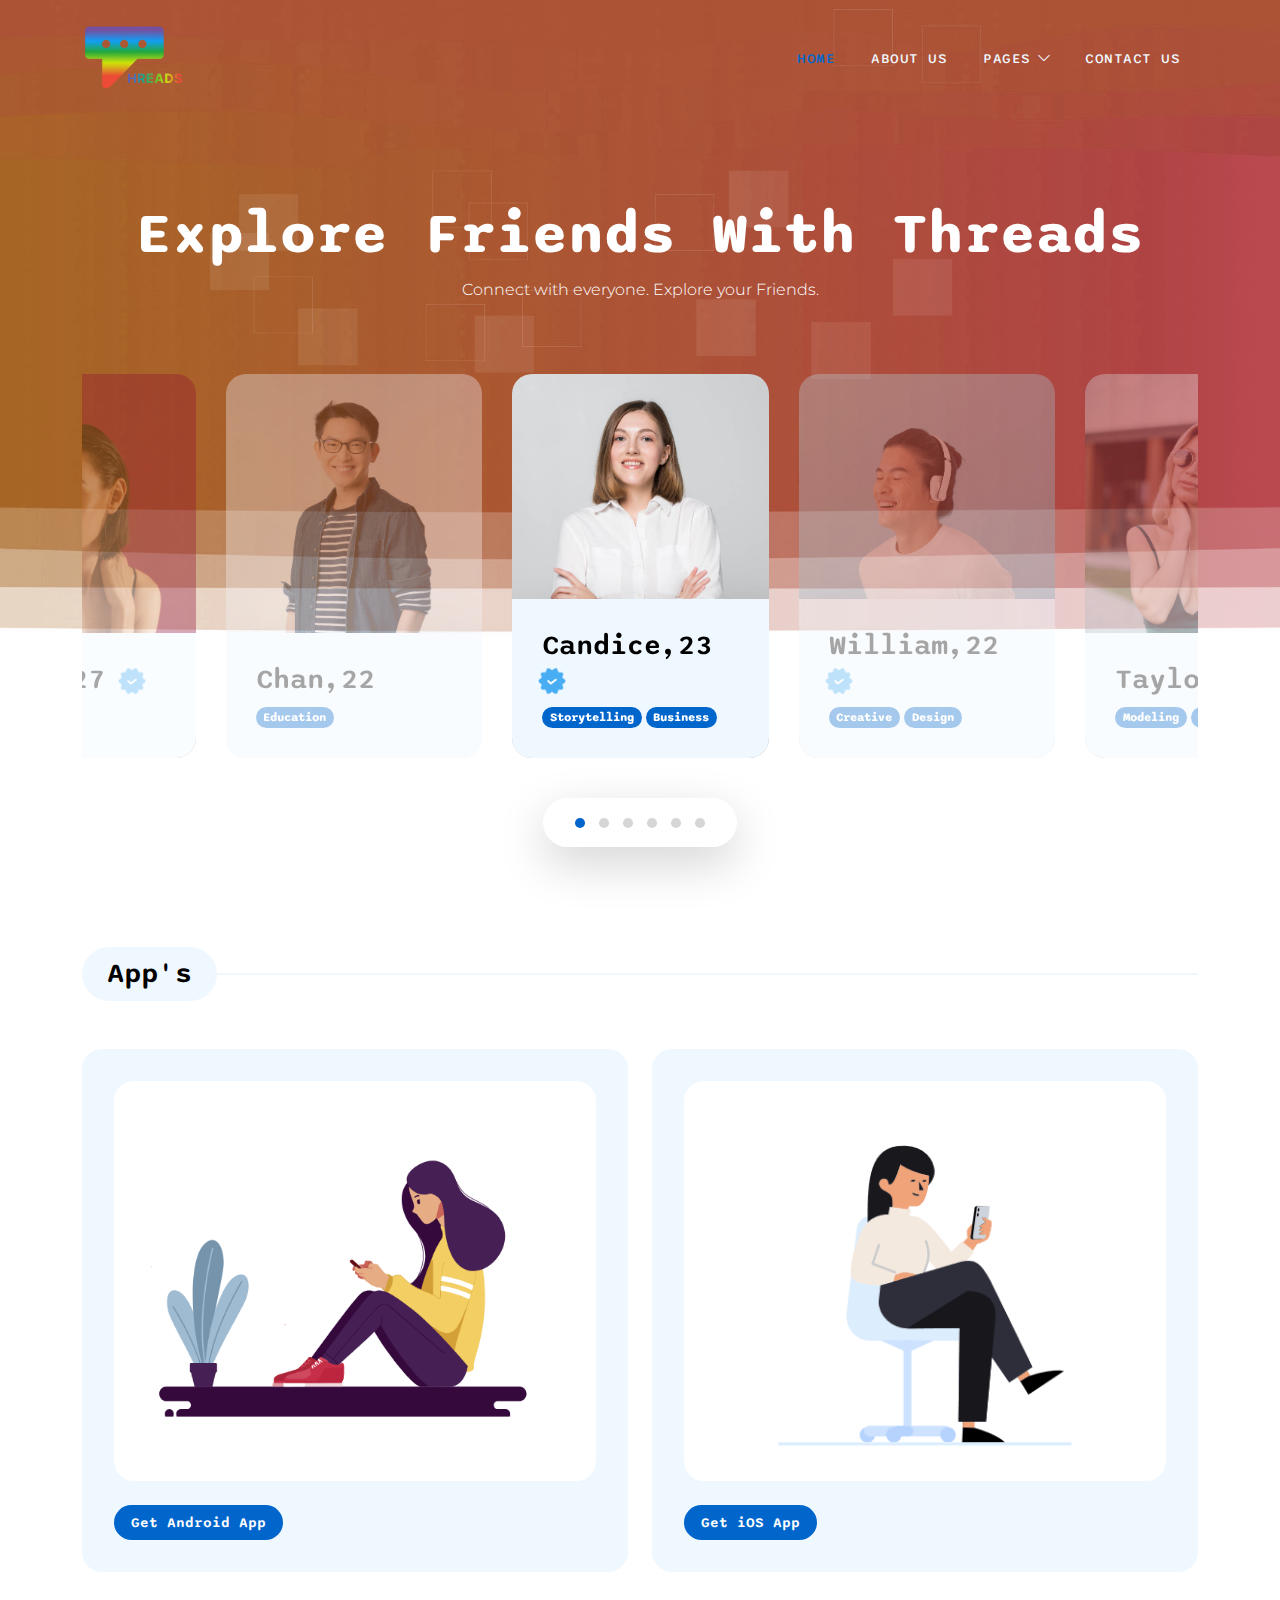
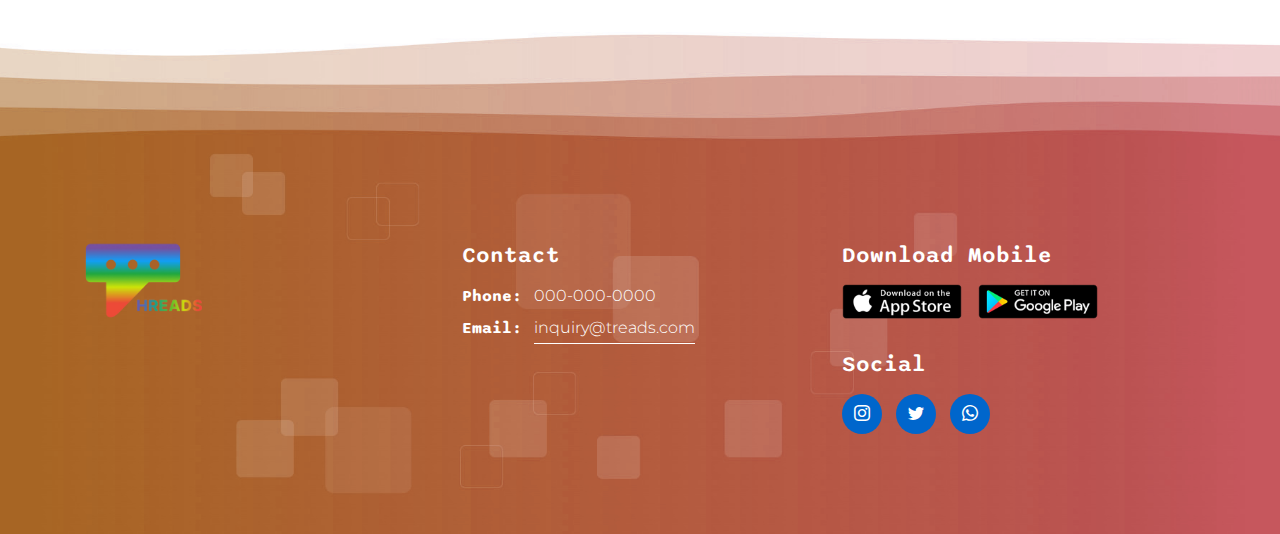
==== index.html @ 47a537ef "init" ====
<!doctype html>
<html lang="en">

<head>
    <meta charset="utf-8">
    <meta name="viewport" content="width=device-width, initial-scale=1">

    <meta name="description" content="">
    <meta name="author" content="">

    <title>Threads</title>

    <!-- CSS FILES -->
    <link rel="preconnect" href="https://fonts.googleapis.com">

    <link rel="preconnect" href="https://fonts.gstatic.com" crossorigin>

    <link
        href="https://fonts.googleapis.com/css2?family=Montserrat:wght@300;400&family=Sono:wght@200;300;400;500;700&display=swap"
        rel="stylesheet">

    <link rel="stylesheet" href="css/bootstrap.min.css">

    <link rel="stylesheet" href="css/bootstrap-icons.css">

    <link rel="stylesheet" href="css/owl.carousel.min.css">

    <link rel="stylesheet" href="css/owl.theme.default.min.css">

    <link href="css/templatemo-pod-talk.css" rel="stylesheet">

</head>

<body>

    <main>

        <nav class="navbar navbar-expand-lg">
            <div class="container">
                <a class="navbar-brand me-lg-5 me-0" href="index.html">
                    <img src="images/logo.png" class="logo-image img-fluid" alt="templatemo pod talk">
                </a>

                <button class="navbar-toggler" type="button" data-bs-toggle="collapse" data-bs-target="#navbarNav"
                    aria-controls="navbarNav" aria-expanded="false" aria-label="Toggle navigation">
                    <span class="navbar-toggler-icon"></span>
                </button>

                <div class="collapse navbar-collapse" id="navbarNav">
                    <ul class="navbar-nav ms-lg-auto">
                        <li class="nav-item">
                            <a class="nav-link active" href="index.html">Home</a>
                        </li>

                        <li class="nav-item">
                            <a class="nav-link" href="about.html">About Us</a>
                        </li>

                        <li class="nav-item dropdown">
                            <a class="nav-link dropdown-toggle" href="#" id="navbarLightDropdownMenuLink" role="button"
                                data-bs-toggle="dropdown" aria-expanded="false">Pages</a>

                            <ul class="dropdown-menu dropdown-menu-light" aria-labelledby="navbarLightDropdownMenuLink">
                                <li><a class="dropdown-item" href="term_condition.html">Terms and Conditions</a></li>

                                <li><a class="dropdown-item" href="privacy_policy.html">Privacy Policy</a></li>
                            </ul>
                        </li>

                        <li class="nav-item">
                            <a class="nav-link" href="contact.html">Contact Us</a>
                        </li>
                    </ul>
                </div>
            </div>
        </nav>

        <section class="hero-section">
            <div class="container">
                <div class="row">

                    <div class="col-lg-12 col-12">
                        <div class="text-center mb-5 pb-2">
                            <h1 class="text-white">Explore Friends With Threads</h1>

                            <p class="text-white">Connect with everyone. Explore your Friends.</p>

                            <!-- <a href="#section_2" class="btn custom-btn smoothscroll mt-3">Start listening</a> -->

                        </div>

                        <div class="owl-carousel owl-theme">
                            <div class="owl-carousel-info-wrap item">
                                <img src="images/profile/smiling-business-woman-with-folded-hands-against-white-wall-toothy-smile-crossed-arms.jpg"
                                    class="owl-carousel-image img-fluid" alt="">

                                <div class="owl-carousel-info">
                                    <h4 class="mb-2">
                                        Candice,23
                                        <img src="images/verified.png" class="owl-carousel-verified-image img-fluid"
                                            alt="">
                                    </h4>

                                    <span class="badge">Storytelling</span>

                                    <span class="badge">Business</span>
                                </div>

                                <div class="social-share">
                                    <ul class="social-icon">
                                        <li class="social-icon-item">
                                            <a href="#" class="social-icon-link bi-twitter"></a>
                                        </li>

                                        <li class="social-icon-item">
                                            <a href="#" class="social-icon-link bi-facebook"></a>
                                        </li>
                                    </ul>
                                </div>
                            </div>

                            <div class="owl-carousel-info-wrap item">
                                <img src="images/profile/handsome-asian-man-listening-music-through-headphones.jpg"
                                    class="owl-carousel-image img-fluid" alt="">

                                <div class="owl-carousel-info">
                                    <h4 class="mb-2">
                                        William,22
                                        <img src="images/verified.png" class="owl-carousel-verified-image img-fluid"
                                            alt="">
                                    </h4>

                                    <span class="badge">Creative</span>

                                    <span class="badge">Design</span>
                                </div>

                                <div class="social-share">
                                    <ul class="social-icon">
                                        <li class="social-icon-item">
                                            <a href="#" class="social-icon-link bi-twitter"></a>
                                        </li>

                                        <li class="social-icon-item">
                                            <a href="#" class="social-icon-link bi-facebook"></a>
                                        </li>

                                        <li class="social-icon-item">
                                            <a href="#" class="social-icon-link bi-pinterest"></a>
                                        </li>
                                    </ul>
                                </div>
                            </div>

                            <div class="owl-carousel-info-wrap item">
                                <img src="images/profile/cute-smiling-woman-outdoor-portrait.jpg"
                                    class="owl-carousel-image img-fluid" alt="">

                                <div class="owl-carousel-info">
                                    <h4 class="mb-2">Taylor,24</h4>

                                    <span class="badge">Modeling</span>

                                    <span class="badge">Fashion</span>
                                </div>

                                <div class="social-share">
                                    <ul class="social-icon">
                                        <li class="social-icon-item">
                                            <a href="#" class="social-icon-link bi-twitter"></a>
                                        </li>

                                        <li class="social-icon-item">
                                            <a href="#" class="social-icon-link bi-facebook"></a>
                                        </li>

                                        <li class="social-icon-item">
                                            <a href="#" class="social-icon-link bi-pinterest"></a>
                                        </li>
                                    </ul>
                                </div>
                            </div>

                            <div class="owl-carousel-info-wrap item">
                                <img src="images/profile/man-portrait.jpg" class="owl-carousel-image img-fluid" alt="">

                                <div class="owl-carousel-info">
                                    <h4 class="mb-2">Nick,25</h4>

                                    <span class="badge">Acting</span>
                                </div>

                                <div class="social-share">
                                    <ul class="social-icon">
                                        <li class="social-icon-item">
                                            <a href="#" class="social-icon-link bi-instagram"></a>
                                        </li>

                                        <li class="social-icon-item">
                                            <a href="#" class="social-icon-link bi-youtube"></a>
                                        </li>
                                    </ul>
                                </div>
                            </div>

                            <div class="owl-carousel-info-wrap item">
                                <img src="images/profile/woman-posing-black-dress-medium-shot.jpg"
                                    class="owl-carousel-image img-fluid" alt="">

                                <div class="owl-carousel-info">
                                    <h4 class="mb-2">
                                        Elsa, 27
                                        <img src="images/verified.png" class="owl-carousel-verified-image img-fluid"
                                            alt="">
                                    </h4>

                                    <span class="badge">Influencer</span>
                                </div>

                                <div class="social-share">
                                    <ul class="social-icon">
                                        <li class="social-icon-item">
                                            <a href="#" class="social-icon-link bi-instagram"></a>
                                        </li>

                                        <li class="social-icon-item">
                                            <a href="#" class="social-icon-link bi-youtube"></a>
                                        </li>
                                    </ul>
                                </div>
                            </div>

                            <div class="owl-carousel-info-wrap item">
                                <img src="images/profile/smart-attractive-asian-glasses-male-standing-smile-with-freshness-joyful-casual-blue-shirt-portrait-white-background.jpg"
                                    class="owl-carousel-image img-fluid" alt="">

                                <div class="owl-carousel-info">
                                    <h4 class="mb-2">Chan,22</h4>

                                    <span class="badge">Education</span>
                                </div>

                                <div class="social-share">
                                    <ul class="social-icon">
                                        <li class="social-icon-item">
                                            <a href="#" class="social-icon-link bi-linkedin"></a>
                                        </li>

                                        <li class="social-icon-item">
                                            <a href="#" class="social-icon-link bi-whatsapp"></a>
                                        </li>
                                    </ul>
                                </div>
                            </div>
                        </div>
                    </div>

                </div>
            </div>
        </section>

        <section class="latest-podcast-section section-padding pb-10" id="section_2">
            <div class="container">
                <div class="row justify-content-center">

                    <div class="col-lg-12 col-12">
                        <div class="section-title-wrap mb-5">
                            <h4 class="section-title">App's</h4>
                        </div>
                    </div>

                    <div class="col-lg-6 col-12 mb-4 mb-lg-0">
                        <div class="custom-block custom-block-full">
                            <div class="custom-block-image-wrap">

                                <img src="images/android.gif" class="custom-block-image img-fluid"
                                    alt="">

                            </div>  
                            <div class="mt-4">
                                <a href="https://play.google.com/store/apps?device=phone" class="btn custom-btn">
                                    Get Android App
                                </a>
                            </div>
                        </div>
                    </div>

                    <div class="col-lg-6 col-12">
                        <div class="custom-block custom-block-full">
                            <div class="custom-block-image-wrap">

                                <img src="images/ios.gif" class="custom-block-image img-fluid"
                                    alt="">

                            </div>
                            <div class="mt-4">
                                <a href="https://www.apple.com/in/app-store/" class="btn custom-btn">
                                    Get iOS App
                                </a>
                            </div>
                        </div>
                    </div>

                </div>
            </div>
        </section>

    </main>


    <footer class="site-footer">
        <div class="container">
            <div class="row">

                <div class="col-lg-4 col-12 mb-5 mb-lg-0">

                    <a class="navbar-brand" href="index.html">
                        <img src="images/logo.png" class="logo-image img-fluid" alt="logo">
                    </a>

                </div>

                <div class="col-lg-4 col-md-6 col-12 mb-4 mb-md-0 mb-lg-0">
                    <h6 class="site-footer-title mb-3">Contact</h6>

                    <p class="mb-2"><strong class="d-inline me-2">Phone:</strong> 000-000-0000</p>

                    <p>
                        <strong class="d-inline me-2">Email:</strong>
                        <a href="#">inquiry@treads.com</a>
                    </p>
                </div>

                <div class="col-lg-4 col-md-6 col-12">
                    <h6 class="site-footer-title mb-3">Download Mobile</h6>

                    <div class="site-footer-thumb mb-4 pb-2">
                        <div class="d-flex flex-wrap">
                            <a href="https://www.apple.com/in/app-store/">
                                <img src="images/app-store.png" class="me-3 mb-2 mb-lg-0 img-fluid" alt="">
                            </a>

                            <a href="https://play.google.com/store/apps?device=phone">
                                <img src="images/play-store.png" class="img-fluid" alt="">
                            </a>
                        </div>
                    </div>

                    <h6 class="site-footer-title mb-3">Social</h6>

                    <ul class="social-icon">
                        <li class="social-icon-item">
                            <a href="#" class="social-icon-link bi-instagram"></a>
                        </li>

                        <li class="social-icon-item">
                            <a href="#" class="social-icon-link bi-twitter"></a>
                        </li>

                        <li class="social-icon-item">
                            <a href="#" class="social-icon-link bi-whatsapp"></a>
                        </li>
                    </ul>
                </div>

            </div>
        </div>

    </footer>


    <!-- JAVASCRIPT FILES -->
    <script src="js/jquery.min.js"></script>
    <script src="js/bootstrap.bundle.min.js"></script>
    <script src="js/owl.carousel.min.js"></script>
    <script src="js/custom.js"></script>

</body>

</html>
---- css/templatemo-pod-talk.css ----
/*

TemplateMo 584 Pod Talk

https://templatemo.com/tm-584-pod-talk

*/



/*---------------------------------------
  CUSTOM PROPERTIES ( VARIABLES )             
-----------------------------------------*/
:root {
  --white-color:                  #ffffff;
  --primary-color:                #EE7A48;
  --secondary-color:              #0066CC;
  --section-bg-color:             #f0f8ff;
  --custom-btn-bg-color:          #0066CC;
  --custom-btn-bg-hover-color:    #00CC99;
  --dark-color:                   #000000;
  --p-color:                      #717275;
  --border-color:                 #7fffd4;
  --link-hover-color:             #0066CC;

  --body-font-family:             'Montserrat', sans-serif;
  --title-font-family:            'Sono', sans-serif;

  --h1-font-size:                 58px;
  --h2-font-size:                 46px;
  --h3-font-size:                 32px;
  --h4-font-size:                 28px;
  --h5-font-size:                 24px;
  --h6-font-size:                 22px;
  --p-font-size:                  16px;
  --menu-font-size:               14px;

  --border-radius-large:          100px;
  --border-radius-medium:         20px;
  --border-radius-small:          10px;

  --font-weight-light:            300;
  --font-weight-normal:           400;
  --font-weight-medium:           500;
  --font-weight-semibold:         600;
  --font-weight-bold:             700;
}

body {
  background-color: var(--white-color);
  font-family: var(--body-font-family); 
}


/*---------------------------------------
  TYPOGRAPHY               
-----------------------------------------*/

h2,
h3,
h4,
h5,
h6 {
  color: var(--dark-color);
}

h1,
h2,
h3,
h4,
h5,
h6 {
  font-family: var(--title-font-family); 
  font-weight: var(--font-weight-semibold);
}

h1 {
  font-size: var(--h1-font-size);
  font-weight: var(--font-weight-bold);
}

h2 {
  font-size: var(--h2-font-size);
  font-weight: var(--font-weight-bold);
}

h3 {
  font-size: var(--h3-font-size);
}

h4 {
  font-size: var(--h4-font-size);
}

h5 {
  font-size: var(--h5-font-size);
}

h6 {
  font-size: var(--h6-font-size);
}

p {
  color: var(--p-color);
  font-size: var(--p-font-size);
  font-weight: var(--font-weight-light);
}

ul li {
  color: var(--p-color);
  font-size: var(--p-font-size);
  font-weight: var(--font-weight-light);
}

a, 
button {
  touch-action: manipulation;
  transition: all 0.3s;
}

a {
  display: inline-block;
  color: var(--primary-color);
  text-decoration: none;
}

a:hover {
  color: var(--link-hover-color);
}

b,
strong {
  font-weight: var(--font-weight-bold);
}

::selection {
  background-color: var(--primary-color);
  color: var(--white-color);
}


/*---------------------------------------
  SECTION               
-----------------------------------------*/
.section-title-wrap {
  position: relative;
}

.section-title-wrap::after {
  content: "";
  background: var(--section-bg-color);
  width: 100%;
  height: 2px;
  position: absolute;
  top: 50%;
  left: 50%;
  transform: translate(-50%, -50%);
  pointer-events: none;
}

.section-title {
  background: var(--section-bg-color);
  border-radius: var(--border-radius-large);
  display: inline-block;
  position: relative;
  z-index: 2;
  margin-bottom: 0;
  padding: 10px 25px;
}

.section-padding {
  padding-top: 100px;
  padding-bottom: 100px;
}

main {
  position: relative;
  z-index: 1;
}

.section-bg {
  background-color: var(--section-bg-color);
}

.section-overlay {
  background-color: var(--primary-color);
  position: absolute;
  top: 0;
  left: 0;
  pointer-events: none;
  width: 100%;
  height: 100%;
  opacity: 0.85;
}

.section-overlay + .container {
  position: relative;
}


/*---------------------------------------
  CUSTOM ICON COLOR               
-----------------------------------------*/
.custom-icon {
  color: var(--primary-color);
}


/*---------------------------------------
  CUSTOM BUTTON               
-----------------------------------------*/
.custom-btn {
  background: var(--custom-btn-bg-color);
  border: 2px solid transparent;
  border-radius: var(--border-radius-large);
  color: var(--white-color);
  font-family: var(--title-font-family);
  font-size: var(--p-font-size);
  font-weight: var(--font-weight-semibold);
  line-height: normal;
  transition: all 0.3s;
  padding: 10px 20px;
}

.custom-btn:hover {
  background: var(--custom-btn-bg-hover-color);
  color: var(--white-color);
}

.custom-border-btn {
  background: transparent;
  border: 2px solid var(--custom-btn-bg-color);
  color: var(--custom-btn-bg-color);
}

.custom-border-btn:hover {
  background: var(--custom-btn-bg-color);
  border-color: transparent;
  color: var(--primary-color);
}

.custom-btn-bg-white {
  border-color: var(--white-color);
  color: var(--white-color);
}


/*---------------------------------------
  SITE HEADER              
-----------------------------------------*/
.site-header {
  background-image: url('../images/wave-header.png'), linear-gradient(#d26134, #FFFFFF);;
  background-repeat: no-repeat;
  background-size: cover;
  background-position: center;
  min-height: 480px;
  position: relative;
}

.site-header h2 {
  color: var(--white-color);
}


/*---------------------------------------
  NAVIGATION              
-----------------------------------------*/
.navbar {
  background-color: transparent;
  position: absolute;
  top: 0;
  right: 0;
  left: 0;
  z-index: 9;
  padding-top: 20px;
  padding-bottom: 20px;
}

.navbar .navbar-brand,
.navbar .navbar-brand:hover {
  color: var(--white-color);
}

.navbar .logo-image {
  width: 100px;
}

.logo-image {
  width: 120px;
  height: auto;
}

.navbar-brand,
.navbar-brand:hover {
  font-size: var(--h3-font-size);
  font-weight: var(--font-weight-bold);
  display: inline-block;
}

.navbar-brand span {
  font-family: var(--title-font-family);
}

.navbar-nav .nav-link {
  display: inline-block;
  color: var(--section-bg-color);
  font-family: var(--title-font-family); 
  font-size: var(--menu-font-size);
  font-weight: var(--font-weight-medium);
  text-transform: uppercase;
  letter-spacing: 0.5px;
  position: relative;
  padding-top: 15px;
  padding-bottom: 15px;
}

.navbar-expand-lg .navbar-nav .nav-link {
  padding-right: 18px;
  padding-left: 18px;
}

.navbar-nav .nav-link.active, 
.navbar-nav .nav-link:hover {
  color: var(--secondary-color);
}

.navbar .dropdown-menu {
  background: var(--white-color);
  box-shadow: 0 1rem 3rem rgba(0,0,0,.175);
  border: 0;
  display: inherit;
  opacity: 0;
  min-width: 9rem;
  margin-top: 20px;
  padding: 13px 0 10px 0;
  transition: all 0.3s;
  pointer-events: none;
}

.navbar .dropdown-menu::before {
  content: "";
  width: 0;
  height: 0;
  border-left: 20px solid transparent;
  border-right: 20px solid transparent;
  border-bottom: 15px solid var(--white-color);
  position: absolute;
  top: -10px;
  left: 10px;
}

.navbar .dropdown-item {
  display: inline-block;
  color: var(--p-bg-color);
  font-family: var(--title-font-family); 
  font-size: var(--menu-font-size);
  font-weight: var(--font-weight-medium);
  text-transform: uppercase;
  letter-spacing: 0.5px;
  position: relative;
}

.navbar .dropdown-item.active, 
.navbar .dropdown-item:active,
.navbar .dropdown-item:focus, 
.navbar .dropdown-item:hover {
  background: transparent;
  color: var(--secondary-color);
}

.navbar .dropdown-toggle::after {
  content: "\f282";
  display: inline-block;
  font-family: bootstrap-icons !important;
  font-size: var(--menu-font-size);
  font-style: normal;
  font-weight: normal !important;
  font-variant: normal;
  text-transform: none;
  line-height: 1;
  vertical-align: -.125em;
  -webkit-font-smoothing: antialiased;
  -moz-osx-font-smoothing: grayscale;
  position: relative;
  left: 2px;
  border: 0;
}

@media screen and (min-width: 992px) {
  .navbar .dropdown:hover .dropdown-menu {
    opacity: 1;
    margin-top: 0;
    pointer-events: auto;
  }
}

.navbar .custom-border-btn {
  border-color: var(--white-color);
  color: var(--white-color);
}

.navbar .custom-border-btn:hover {
  background: var(--white-color);
  color: var(--secondary-color);
}

.navbar-toggler {
  border: 0;
  padding: 0;
  cursor: pointer;
  margin: 0;
  width: 30px;
  height: 35px;
  outline: none;
}

.navbar-toggler:focus {
  outline: none;
  box-shadow: none;
}

.navbar-toggler[aria-expanded="true"] .navbar-toggler-icon {
  background: transparent;
}

.navbar-toggler[aria-expanded="true"] .navbar-toggler-icon:before,
.navbar-toggler[aria-expanded="true"] .navbar-toggler-icon:after {
  transition: top 300ms 50ms ease, -webkit-transform 300ms 350ms ease;
  transition: top 300ms 50ms ease, transform 300ms 350ms ease;
  transition: top 300ms 50ms ease, transform 300ms 350ms ease, -webkit-transform 300ms 350ms ease;
  top: 0;
}

.navbar-toggler[aria-expanded="true"] .navbar-toggler-icon:before {
  transform: rotate(45deg);
}

.navbar-toggler[aria-expanded="true"] .navbar-toggler-icon:after {
  transform: rotate(-45deg);
}

.navbar-toggler .navbar-toggler-icon {
  background: var(--white-color);
  transition: background 10ms 300ms ease;
  display: block;
  width: 30px;
  height: 2px;
  position: relative;
}

.navbar-toggler .navbar-toggler-icon:before,
.navbar-toggler .navbar-toggler-icon:after {
  transition: top 300ms 350ms ease, -webkit-transform 300ms 50ms ease;
  transition: top 300ms 350ms ease, transform 300ms 50ms ease;
  transition: top 300ms 350ms ease, transform 300ms 50ms ease, -webkit-transform 300ms 50ms ease;
  position: absolute;
  right: 0;
  left: 0;
  background: var(--white-color);
  width: 30px;
  height: 2px;
  content: '';
}

.navbar-toggler .navbar-toggler-icon::before {
  top: -8px;
}

.navbar-toggler .navbar-toggler-icon::after {
  top: 8px;
}


/*---------------------------------------
  CAROUSEL        
-----------------------------------------*/
.hero-section {
  background-image: url('../images/wave-banner.png'), linear-gradient(#d26b34, #FFFFFF);
  background-repeat: no-repeat;
  background-size: 108% 76%;
  background-position: top;
  padding-top: 200px;
}

.owl-carousel {
  text-align: center;
}

.owl-carousel-image {
  display: block;
}

.owl-carousel .owl-item .owl-carousel-verified-image {
  display: inline-block;
  width: 30px;
  height: auto;
  position: relative;
  right: 5px;
}

.verified-image {
  display: inline-block;
  width: 20px;
  height: auto;
}

.owl-carousel .owl-item {
  opacity: 0.35;
}

.owl-carousel .owl-item.active.center {
  opacity: 1;
}

.owl-carousel-info-wrap {
  border-radius: var(--border-radius-medium);
  position: relative;
  overflow: hidden;
  text-align: left;
}

.owl-carousel-info {
  background-color: var(--section-bg-color);
  box-shadow: 0 1rem 3rem rgba(0,0,0,.175);
  position: absolute;
  bottom: 0;
  right: 0;
  left: 0;
  padding: 30px;
}

.badge {
  background-color: var(--custom-btn-bg-color);
  font-family: var(--title-font-family);
  border-radius: var(--border-radius-large);
  color: var(--white-color);
  padding-bottom: 5px;
}

.owl-carousel-info-wrap .social-share,
.team-thumb .social-share {
  position: absolute;
  right: 0;
  bottom: 0;
}

.owl-carousel-info-wrap .social-icon,
.team-thumb .social-icon {
  opacity: 0;
  transition: all 0.3s ease;
  transform: translateX(0);
  padding-right: 20px;
  padding-left: 20px;
}

.owl-carousel .owl-item.active.center .owl-carousel-info-wrap:hover .social-icon,
.team-thumb:hover .social-icon {
  transform: translateY(-100%);
  opacity: 1;
}

.owl-carousel-info-wrap .social-icon-item,
.owl-carousel-info-wrap .social-icon-link,
.team-thumb .social-icon-item,
.team-thumb .social-icon-link {
  display: block;
  margin-bottom: 10px;
  margin-left: auto;
}

.owl-carousel-info-wrap .social-icon-link {
  margin-top: 5px;
  margin-bottom: 5px;
}

.owl-carousel .owl-dots {
  background-color: var(--white-color);
  box-shadow: 0 1rem 3rem rgba(0,0,0,.175);
  border-radius: var(--border-radius-large);
  display: inline-block;
  margin: auto;
  margin-top: 40px;
  padding: 15px 25px;
  padding-bottom: 7px;
}

.owl-theme .owl-nav.disabled+.owl-dots {
  margin-top: 40px;
}

.owl-theme .owl-dots .owl-dot.active span, 
.owl-theme .owl-dots .owl-dot:hover span {
  background: var(--secondary-color);
}


/*---------------------------------------
  CUSTOM BLOCK              
-----------------------------------------*/
.custom-block {
  border: 2px solid var(--primary-color);
  border-radius: var(--border-radius-medium);
  position: relative;
  overflow: hidden;
  padding: 30px;
  transition: all 0.3s ease;
}

.custom-block:hover {
  background: var(--white-color);
  box-shadow: 0 1rem 3rem rgba(0,0,0,.175);
  border-color: transparent;
  transform: translateY(-3px);
}

.custom-block-info {
  display: block;
  padding: 10px 20px;
  padding-bottom: 0;
}

.custom-block-image-wrap {
  position: relative;
  display: block;
  height: 100%;
}

.custom-block-image-wrap > a {
  display: block;
}

.custom-block-image {
  border-radius: var(--border-radius-medium);
  display: block;
  width: 112px;
  height: 112px;
  object-fit: cover;
}

.custom-block-image-detail-page .custom-block-image {
  width: 100%;
  height: 212px;
}

.custom-block .custom-block-icon {
  position: absolute;
  top: 50%;
  left: 50%;
  transform: translate(-50%, -50%);
}

.custom-block-icon-wrap {
  border-radius: var(--border-radius-medium);
  position: relative;
  overflow: hidden;
}

.custom-block-icon-wrap .section-overlay {
  opacity: 0.25;
}

.custom-block-btn-group {
  position: absolute;
  bottom: 0;
  right: 0;
  left: 0;
  margin: 20px;
}

.custom-block-btn-group .custom-block-icon {
  position: relative;
  top: 0;
  left: 0;
  transform: none;
}

.custom-block-icon {
  background: var(--primary-color);
  border-radius: var(--border-radius-medium);
  font-size: var(--p-font-size);
  color: var(--white-color);
  text-align: center;
  width: 32.5px;
  height: 32.5px;
  line-height: 32.5px;
  transition: all 0.3s;
}

.custom-block-icon:hover {
  background: var(--secondary-color);
  color: var(--white-color);
}

.custom-block .custom-btn {
  font-size: var(--menu-font-size);
  padding: 7px 15px;
}

.custom-block .custom-block-info + div .badge {
  background-color: var(--dark-color);
  color: var(--white-color);
  border-radius: 50px !important;
  font-size: var(--menu-font-size);
  display: flex;
  justify-content: center;
  text-align: center;
  width: 40px;
  height: 40px;
  line-height: 30px;
  margin-top: 5px;
  margin-bottom: 5px;
}

.custom-block .custom-block-info + div .badge:hover {
  background-color: var(--secondary-color);
}

.custom-block-full {
  background-color: var(--section-bg-color);
  border-color: transparent;
}

.custom-block-full:hover {
  border-color: var(--primary-color);
}

.custom-block-full .custom-block-info {
  padding: 20px;
  padding-bottom: 0;
}

.custom-block-full .custom-block-image {
  width: 100%;
  height: 400px;
}

.custom-block-full .social-share {
  position: absolute;
  top: 0;
  right: 0;
  margin: 50px;
}

.custom-block-top small {
  color: var(--p-color);
  font-family: var(--title-font-family);
}

.custom-block-top .badge {
  background-color: var(--secondary-color);
  color: var(--white-color);
  display: inline-block;
  vertical-align: middle;
  height: 26.64px;
  line-height: 20px;
}

.custom-block-bottom a:hover span {
  color: var(--primary-color);
}

.custom-block-bottom a span {
  font-family: var(--title-font-family);
  color: var(--p-color);
  text-transform: uppercase;
  margin-left: 3px;
}

.custom-block-overlay {
  border-color: transparent;
  padding: 0;
}

.custom-block-overlay .custom-block-image {
  margin: auto;
  width: 100%;
  height: 210px;
  transition: all 0.3s;
}

.custom-block-overlay:hover .custom-block-image {
  padding: 15px;
  padding-bottom: 0;
}

.custom-block-overlay-info {
  padding: 15px 20px 20px 20px;
}


/*---------------------------------------
  PROIFLE BLOCK               
-----------------------------------------*/
.profile-block {
  margin-top: 10px;
}

.profile-block-image {
  border-radius: var(--border-radius-large);
  width: 50px;
  height: 50px;
  object-fit: cover;
  margin-right: 10px;
}

.profile-block p strong {
  display: block;
  font-family: var(--title-font-family);
}

.profile-detail-block {
  border: 1px solid #dee2e6;
  border-radius: var(--border-radius-large);
  padding: 25px 35px;
}

.profile-detail-block p {
  margin-bottom: 0;
}


/*---------------------------------------
  ABOUT & TEAM SECTION               
-----------------------------------------*/
.about-image {
  border-radius: var(--border-radius-medium);
  display: block;
}

.team-thumb {
  border-radius: var(--border-radius-medium);
  position: relative;
  overflow: hidden;
}

.team-info {
  background-color: var(--white-color);
  position: absolute;
  bottom: 0;
  right: 0;
  left: 0;
  padding: 30px;
}


/*---------------------------------------
  PAGINATION               
-----------------------------------------*/
.pagination {
  border: 1px solid #dee2e6;
  border-radius: var(--border-radius-large);
  padding: 20px;
}

.page-link {
  border: 0;
  border-radius: var(--border-radius-small);
  color: var(--p-color);
  font-family: var(--title-font-family);
  margin: 0 5px;
  padding: 10px 20px;
}

.page-link:hover,
.page-item:first-child .page-link:hover,
.page-item:last-child .page-link:hover {
  background-color: var(--secondary-color);
  color: var(--white-color);
}

.page-item:first-child .page-link {
  margin-right: 10px;
}

.active>.page-link, .page-link.active {
  background-color: var(--secondary-color);
  border-color: var(--secondary-color);
}


/*---------------------------------------
  CONTACT               
-----------------------------------------*/
.contact-info p strong {
  font-family: var(--title-font-family);
  min-width: 90px;
}

.contact-info p a {
  color: var(--p-color);
  border-bottom: 1px solid;
  padding-bottom: 3px;
}

.contact-info p a:hover {
  color: var(--secondary-color);
}

.google-map {
  border-radius: var(--border-radius-medium);
}

.contact-form .form-floating>textarea {
  border-radius: var(--border-radius-medium);
  height: 150px;
}


/*---------------------------------------
  SUBSCRIBE FORM               
-----------------------------------------*/
.subscribe-form-wrap {
  border: 1px solid var(--white-color);
  border-radius: var(--border-radius-small);
  width: 80%;
  position: relative;
  top: 12px;
  padding: 35px;
}

.subscribe-form-wrap h6 {
  background: var(--white-color);
  border-radius: var(--border-radius-medium);
  color: var(--primary-color);
  text-align: center;
  position: relative;
  bottom: 55px;
  margin-bottom: -25px;
  padding: 8px;
}

.subscribe-form #subscribe-email {
  border: 0;
  border-radius: 10px 10px 0 0;
  margin-bottom: 0;
}

.subscribe-form #submit {
  border-radius: 0 0 10px 10px;
}


/*---------------------------------------
  CUSTOM FORM               
-----------------------------------------*/
.custom-form .form-control {
  border-radius: var(--border-radius-small);
  color: var(--p-color);
  font-family: var(--title-font-family);
  font-size: var(--p-font-size);
  margin-bottom: 24px;
  padding-top: 10px;
  padding-bottom: 10px;
  padding-left: 20px;
  outline: none;
}

.form-floating>label {
  padding-left: 20px;
}

.custom-form button[type="submit"] {
  background: var(--custom-btn-bg-color);
  border: none;
  border-radius: var(--border-radius-large);
  color: var(--white-color);
  font-family: var(--title-font-family);
  font-size: var(--p-font-size);
  font-weight: var(--font-weight-semibold);
  transition: all 0.3s;
  margin-bottom: 0;
}

.custom-form button[type="submit"]:hover,
.custom-form button[type="submit"]:focus {
  background: var(--custom-btn-bg-hover-color);
  border-color: transparent;
}


/*---------------------------------------
  SEARCH FORM               
-----------------------------------------*/
.search-form .form-control {
  border: 0;
  margin-bottom: 0;
}

.search-form button[type="submit"] {
  background: var(--secondary-color);
  border-color: var(--secondary-color);
  max-width: 50px;
  height: 100%;
  padding-left: 15px;
}

.search-form button[type="submit"]:hover {
  background: var(--primary-color);
}


/*---------------------------------------
  SITE FOOTER              
-----------------------------------------*/
.site-footer {
  background-image: url('../images/wave-footer.png'), linear-gradient(#FFFFFF, #d16b56);
  background-repeat: no-repeat;
  background-size: cover;
  background-position: center;
  margin-top: -80px;
  padding-top: 100px;
  padding-bottom: 150px;
}

.site-footer > .container {
  position: relative;
  top: 50px;
  padding-top: 100px;
}

.site-footer-title,
.site-footer p {
  color: var(--white-color);
}

.site-footer p strong {
  font-family: var(--title-font-family);
}

.site-footer p a {
  color: var(--white-color);
  border-bottom: 1px solid;
  padding-bottom: 3px;
}

.site-footer p a:hover {
  color: var(--secondary-color);
}

.site-footer-thumb a img {
  display: block;
  width: 120px;
  min-width: 120px;
  height: auto;
}

.site-footer-links {
  margin-bottom: 0;
  padding-left: 0;
}

.site-footer-link-item {
  display: inline-block;
  list-style: none;
  margin-right: 10px;
  margin-left: 10px;
}

.site-footer-link {
  color: var(--white-color);
  font-size: var(--p-font-size);
  line-height: inherit;
}


/*---------------------------------------
  SOCIAL ICON               
-----------------------------------------*/
.social-icon {
  margin: 0;
  padding: 0;
}

.social-icon-item {
  list-style: none;
  display: inline-block;
  vertical-align: top;
}

.social-icon-link {
  background: var(--secondary-color);
  border-radius: var(--border-radius-large);
  color: var(--white-color);
  font-size: var(--p-font-size);
  display: block;
  margin-right: 10px;
  text-align: center;
  width: 40px;
  height: 40px;
  line-height: 40px;
  transition: background 0.2s, color 0.2s;
}

.social-icon-link:hover {
  background: var(--primary-color);
  color: var(--white-color);
}


/*---------------------------------------
  RESPONSIVE STYLES               
-----------------------------------------*/
@media screen and (min-width: 2160px) {
	.hero-section {
	  background-size: 100% 90%;
	  /* T o o p l a t e . c o m   C u s t o m i z e d */
	}
}


@media screen and (min-width: 1600px) {
  .site-footer {
    padding-top: 250px;
  }
}

@media screen and (max-width: 1240px) {
	.hero-section {
	  background-size: 116%;
	  /* T o o p l a t e . c o m   C u s t o m i z e d */
	}
}

@media screen and (max-width: 991px) {
  h1 {
    font-size: 48px;
  }

  h2 {
    font-size: 36px;
  }

  h3 {
    font-size: 32px;
  }

  h4 {
    font-size: 28px;
  }

  h5 {
    font-size: 20px;
  }

  h6 {
    font-size: 18px;
  }
  
  .hero-section {
	  background-size: 160% 66%; 
	  /* T o o p l a t e . c o m   C u s t o m i z e d */
	}

  .section-padding {
    padding-top: 50px;
    padding-bottom: 50px;
  }

  .navbar-nav {
    background-color: var(--primary-color);
    border-radius: var(--border-radius-medium);
    padding: 30px;
  }

  .navbar-nav .nav-link {
    padding: 5px 0;
  }

  .navbar-nav .dropdown-menu {
    position: relative;
    left: 10px;
    opacity: 1;
    pointer-events: auto;
    max-width: 210px;
    margin-top: 10px;
    margin-bottom: 15px;
  }

  .navbar-expand-lg .navbar-nav {
    padding-bottom: 20px;
  }

  .nav-tabs .nav-link:first-child {
    margin-right: 5px;
  }

  .nav-tabs .nav-link {
    font-size: var(--copyright-font-size);
    padding: 10px;
  }

  .copyright-text {
    text-align: center;
  }

  .site-footer {
    margin-top: -200px;
    padding-top: 200px;
    padding-bottom: 100px;
  }
}

@media screen and (max-width: 540px) {
	.hero-section {
  		background-size: 180% 65%;
		/* T o o p l a t e . c o m   C u s t o m i z e d */
	}

  .custom-block .custom-block-top {
    flex-direction: column;
  }

  .custom-block .custom-block-top small:last-child {
    margin-top: 10px;
    margin-bottom: 10px;
  }
}

@media screen and (max-width: 480px) {
  h1 {
    font-size: 36px;
  }

  h2 {
    font-size: 28px;
  }

  h3 {
    font-size: 26px;
  }

  h4 {
    font-size: 22px;
  }

  h5 {
    font-size: 20px;
  }
}

@media screen and (max-width: 414px) {
  .search-form {
    max-width: 200px;
  }

}
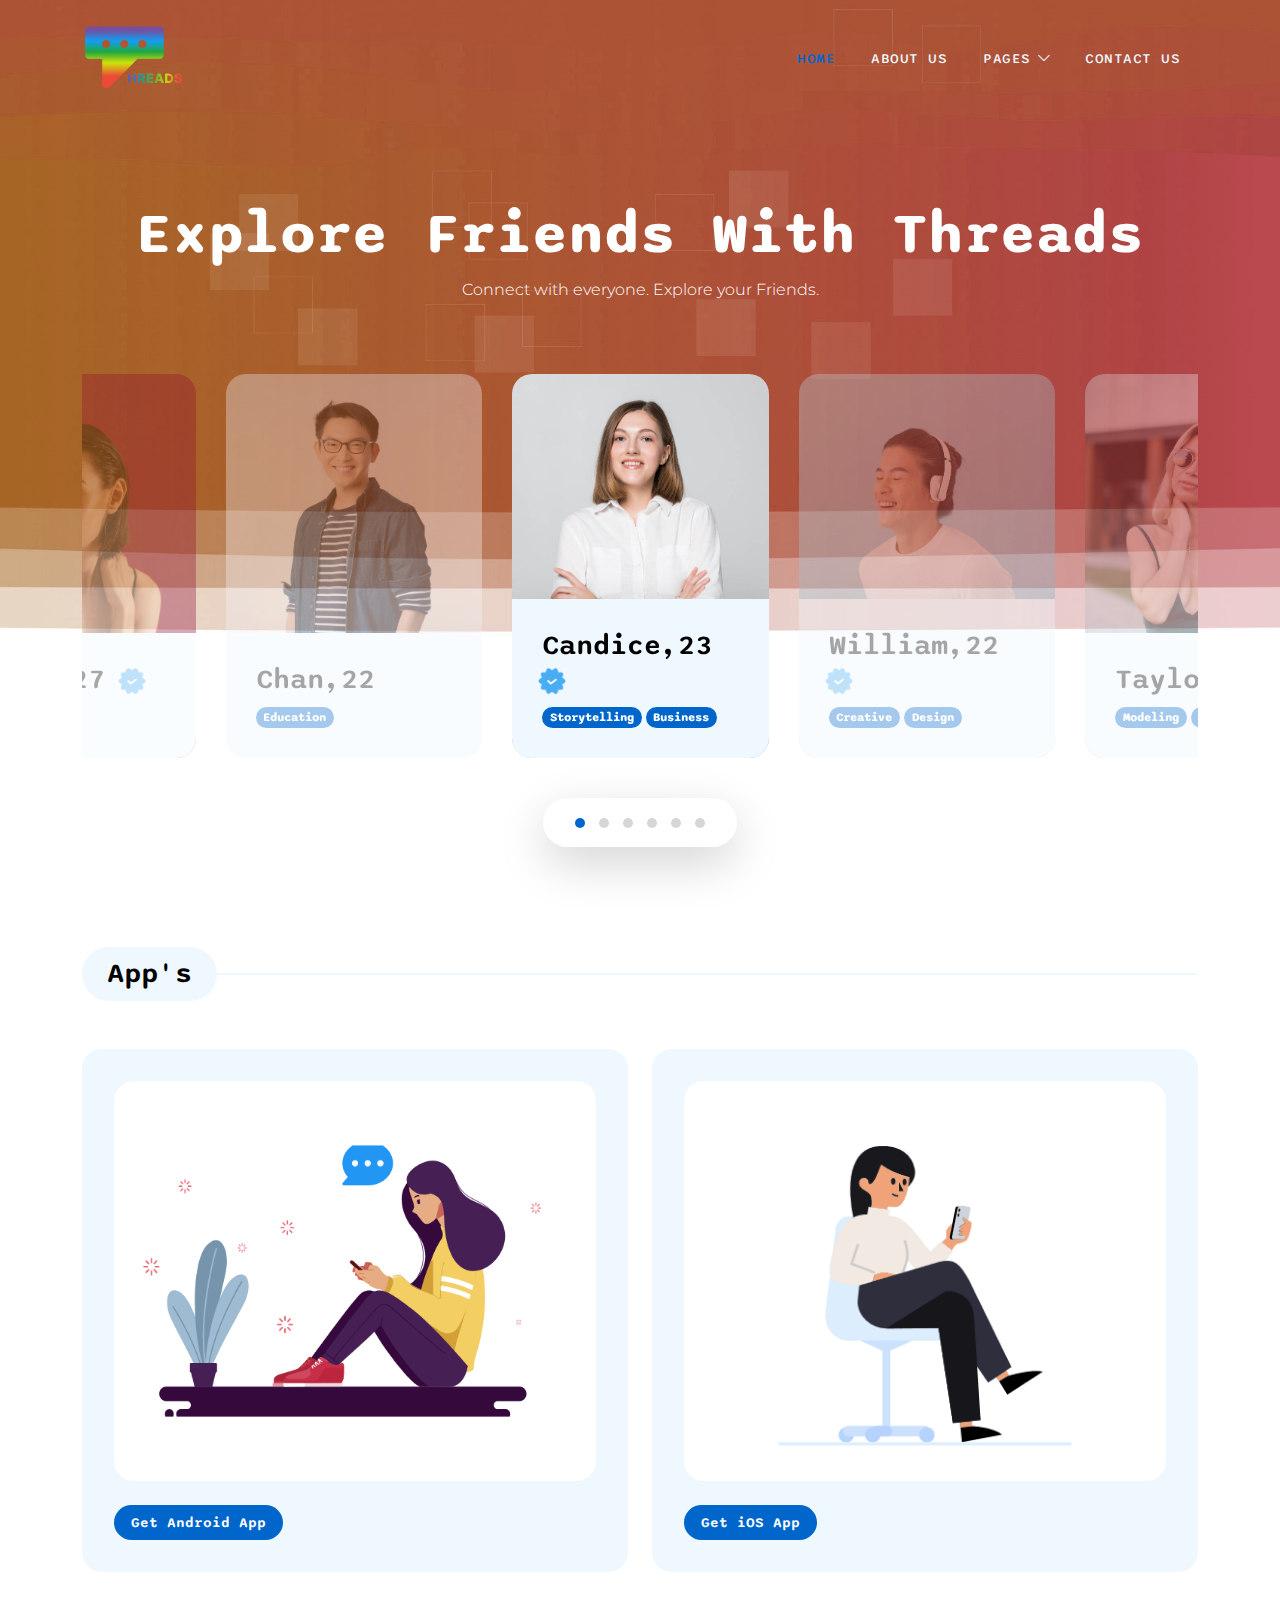
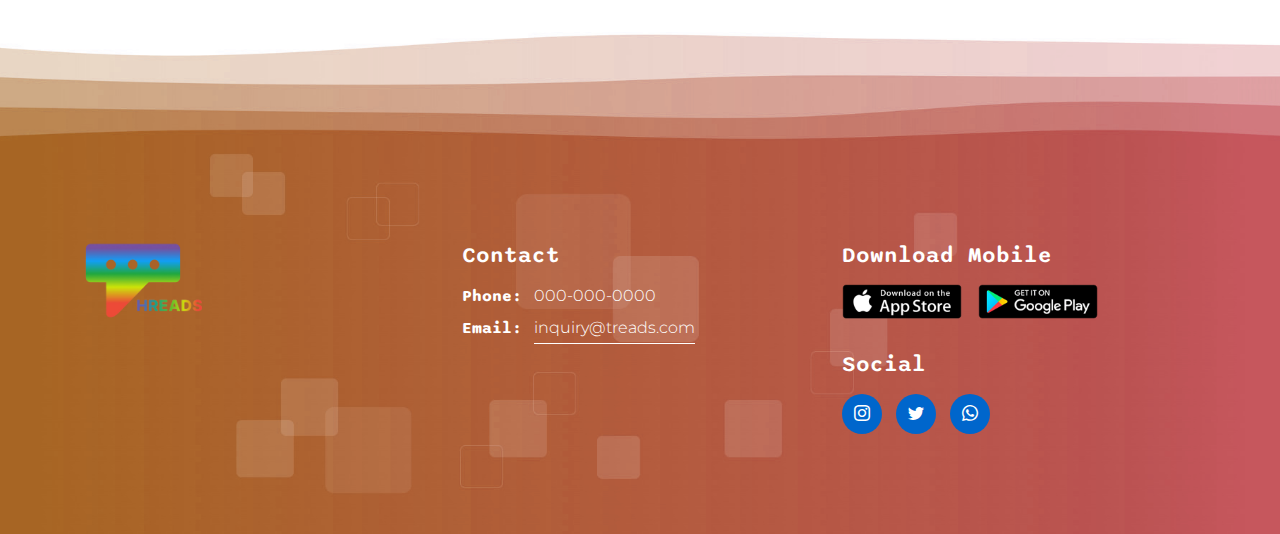
==== commit 6cb22d0c: "bug fix" ====
--- a/index.html
+++ b/index.html
@@ -27,7 +27,7 @@
 
     <link rel="stylesheet" href="css/owl.theme.default.min.css">
 
-    <link href="css/templatemo-pod-talk.css" rel="stylesheet">
+    <link href="css/custom.css" rel="stylesheet">
 
 </head>
 
--- a/css/custom.css
+++ b/css/custom.css
@@ -0,0 +1,1238 @@
+
+/*---------------------------------------
+  CUSTOM PROPERTIES ( VARIABLES )             
+-----------------------------------------*/
+:root {
+  --white-color:                  #ffffff;
+  --primary-color:                #EE7A48;
+  --secondary-color:              #0066CC;
+  --section-bg-color:             #f0f8ff;
+  --custom-btn-bg-color:          #0066CC;
+  --custom-btn-bg-hover-color:    #00CC99;
+  --dark-color:                   #000000;
+  --p-color:                      #717275;
+  --border-color:                 #7fffd4;
+  --link-hover-color:             #0066CC;
+
+  --body-font-family:             'Montserrat', sans-serif;
+  --title-font-family:            'Sono', sans-serif;
+
+  --h1-font-size:                 58px;
+  --h2-font-size:                 46px;
+  --h3-font-size:                 32px;
+  --h4-font-size:                 28px;
+  --h5-font-size:                 24px;
+  --h6-font-size:                 22px;
+  --p-font-size:                  16px;
+  --menu-font-size:               14px;
+
+  --border-radius-large:          100px;
+  --border-radius-medium:         20px;
+  --border-radius-small:          10px;
+
+  --font-weight-light:            300;
+  --font-weight-normal:           400;
+  --font-weight-medium:           500;
+  --font-weight-semibold:         600;
+  --font-weight-bold:             700;
+}
+
+body {
+  background-color: var(--white-color);
+  font-family: var(--body-font-family); 
+}
+
+
+/*---------------------------------------
+  TYPOGRAPHY               
+-----------------------------------------*/
+
+h2,
+h3,
+h4,
+h5,
+h6 {
+  color: var(--dark-color);
+}
+
+h1,
+h2,
+h3,
+h4,
+h5,
+h6 {
+  font-family: var(--title-font-family); 
+  font-weight: var(--font-weight-semibold);
+}
+
+h1 {
+  font-size: var(--h1-font-size);
+  font-weight: var(--font-weight-bold);
+}
+
+h2 {
+  font-size: var(--h2-font-size);
+  font-weight: var(--font-weight-bold);
+}
+
+h3 {
+  font-size: var(--h3-font-size);
+}
+
+h4 {
+  font-size: var(--h4-font-size);
+}
+
+h5 {
+  font-size: var(--h5-font-size);
+}
+
+h6 {
+  font-size: var(--h6-font-size);
+}
+
+p {
+  color: var(--p-color);
+  font-size: var(--p-font-size);
+  font-weight: var(--font-weight-light);
+}
+
+ul li {
+  color: var(--p-color);
+  font-size: var(--p-font-size);
+  font-weight: var(--font-weight-light);
+}
+
+a, 
+button {
+  touch-action: manipulation;
+  transition: all 0.3s;
+}
+
+a {
+  display: inline-block;
+  color: var(--primary-color);
+  text-decoration: none;
+}
+
+a:hover {
+  color: var(--link-hover-color);
+}
+
+b,
+strong {
+  font-weight: var(--font-weight-bold);
+}
+
+::selection {
+  background-color: var(--primary-color);
+  color: var(--white-color);
+}
+
+
+/*---------------------------------------
+  SECTION               
+-----------------------------------------*/
+.section-title-wrap {
+  position: relative;
+}
+
+.section-title-wrap::after {
+  content: "";
+  background: var(--section-bg-color);
+  width: 100%;
+  height: 2px;
+  position: absolute;
+  top: 50%;
+  left: 50%;
+  transform: translate(-50%, -50%);
+  pointer-events: none;
+}
+
+.section-title {
+  background: var(--section-bg-color);
+  border-radius: var(--border-radius-large);
+  display: inline-block;
+  position: relative;
+  z-index: 2;
+  margin-bottom: 0;
+  padding: 10px 25px;
+}
+
+.section-padding {
+  padding-top: 100px;
+  padding-bottom: 100px;
+}
+
+main {
+  position: relative;
+  z-index: 1;
+}
+
+.section-bg {
+  background-color: var(--section-bg-color);
+}
+
+.section-overlay {
+  background-color: var(--primary-color);
+  position: absolute;
+  top: 0;
+  left: 0;
+  pointer-events: none;
+  width: 100%;
+  height: 100%;
+  opacity: 0.85;
+}
+
+.section-overlay + .container {
+  position: relative;
+}
+
+
+/*---------------------------------------
+  CUSTOM ICON COLOR               
+-----------------------------------------*/
+.custom-icon {
+  color: var(--primary-color);
+}
+
+
+/*---------------------------------------
+  CUSTOM BUTTON               
+-----------------------------------------*/
+.custom-btn {
+  background: var(--custom-btn-bg-color);
+  border: 2px solid transparent;
+  border-radius: var(--border-radius-large);
+  color: var(--white-color);
+  font-family: var(--title-font-family);
+  font-size: var(--p-font-size);
+  font-weight: var(--font-weight-semibold);
+  line-height: normal;
+  transition: all 0.3s;
+  padding: 10px 20px;
+}
+
+.custom-btn:hover {
+  background: var(--custom-btn-bg-hover-color);
+  color: var(--white-color);
+}
+
+.custom-border-btn {
+  background: transparent;
+  border: 2px solid var(--custom-btn-bg-color);
+  color: var(--custom-btn-bg-color);
+}
+
+.custom-border-btn:hover {
+  background: var(--custom-btn-bg-color);
+  border-color: transparent;
+  color: var(--primary-color);
+}
+
+.custom-btn-bg-white {
+  border-color: var(--white-color);
+  color: var(--white-color);
+}
+
+
+/*---------------------------------------
+  SITE HEADER              
+-----------------------------------------*/
+.site-header {
+  background-image: url('../images/wave-header.png'), linear-gradient(#d26134, #FFFFFF);;
+  background-repeat: no-repeat;
+  background-size: cover;
+  background-position: center;
+  min-height: 480px;
+  position: relative;
+}
+
+.site-header h2 {
+  color: var(--white-color);
+}
+
+
+/*---------------------------------------
+  NAVIGATION              
+-----------------------------------------*/
+.navbar {
+  background-color: transparent;
+  position: absolute;
+  top: 0;
+  right: 0;
+  left: 0;
+  z-index: 9;
+  padding-top: 20px;
+  padding-bottom: 20px;
+}
+
+.navbar .navbar-brand,
+.navbar .navbar-brand:hover {
+  color: var(--white-color);
+}
+
+.navbar .logo-image {
+  width: 100px;
+}
+
+.logo-image {
+  width: 120px;
+  height: auto;
+}
+
+.navbar-brand,
+.navbar-brand:hover {
+  font-size: var(--h3-font-size);
+  font-weight: var(--font-weight-bold);
+  display: inline-block;
+}
+
+.navbar-brand span {
+  font-family: var(--title-font-family);
+}
+
+.navbar-nav .nav-link {
+  display: inline-block;
+  color: var(--section-bg-color);
+  font-family: var(--title-font-family); 
+  font-size: var(--menu-font-size);
+  font-weight: var(--font-weight-medium);
+  text-transform: uppercase;
+  letter-spacing: 0.5px;
+  position: relative;
+  padding-top: 15px;
+  padding-bottom: 15px;
+}
+
+.navbar-expand-lg .navbar-nav .nav-link {
+  padding-right: 18px;
+  padding-left: 18px;
+}
+
+.navbar-nav .nav-link.active, 
+.navbar-nav .nav-link:hover {
+  color: var(--secondary-color);
+}
+
+.navbar .dropdown-menu {
+  background: var(--white-color);
+  box-shadow: 0 1rem 3rem rgba(0,0,0,.175);
+  border: 0;
+  display: inherit;
+  opacity: 0;
+  min-width: 9rem;
+  margin-top: 20px;
+  padding: 13px 0 10px 0;
+  transition: all 0.3s;
+  pointer-events: none;
+}
+
+.navbar .dropdown-menu::before {
+  content: "";
+  width: 0;
+  height: 0;
+  border-left: 20px solid transparent;
+  border-right: 20px solid transparent;
+  border-bottom: 15px solid var(--white-color);
+  position: absolute;
+  top: -10px;
+  left: 10px;
+}
+
+.navbar .dropdown-item {
+  display: inline-block;
+  color: var(--p-bg-color);
+  font-family: var(--title-font-family); 
+  font-size: var(--menu-font-size);
+  font-weight: var(--font-weight-medium);
+  text-transform: uppercase;
+  letter-spacing: 0.5px;
+  position: relative;
+}
+
+.navbar .dropdown-item.active, 
+.navbar .dropdown-item:active,
+.navbar .dropdown-item:focus, 
+.navbar .dropdown-item:hover {
+  background: transparent;
+  color: var(--secondary-color);
+}
+
+.navbar .dropdown-toggle::after {
+  content: "\f282";
+  display: inline-block;
+  font-family: bootstrap-icons !important;
+  font-size: var(--menu-font-size);
+  font-style: normal;
+  font-weight: normal !important;
+  font-variant: normal;
+  text-transform: none;
+  line-height: 1;
+  vertical-align: -.125em;
+  -webkit-font-smoothing: antialiased;
+  -moz-osx-font-smoothing: grayscale;
+  position: relative;
+  left: 2px;
+  border: 0;
+}
+
+@media screen and (min-width: 992px) {
+  .navbar .dropdown:hover .dropdown-menu {
+    opacity: 1;
+    margin-top: 0;
+    pointer-events: auto;
+  }
+}
+
+.navbar .custom-border-btn {
+  border-color: var(--white-color);
+  color: var(--white-color);
+}
+
+.navbar .custom-border-btn:hover {
+  background: var(--white-color);
+  color: var(--secondary-color);
+}
+
+.navbar-toggler {
+  border: 0;
+  padding: 0;
+  cursor: pointer;
+  margin: 0;
+  width: 30px;
+  height: 35px;
+  outline: none;
+}
+
+.navbar-toggler:focus {
+  outline: none;
+  box-shadow: none;
+}
+
+.navbar-toggler[aria-expanded="true"] .navbar-toggler-icon {
+  background: transparent;
+}
+
+.navbar-toggler[aria-expanded="true"] .navbar-toggler-icon:before,
+.navbar-toggler[aria-expanded="true"] .navbar-toggler-icon:after {
+  transition: top 300ms 50ms ease, -webkit-transform 300ms 350ms ease;
+  transition: top 300ms 50ms ease, transform 300ms 350ms ease;
+  transition: top 300ms 50ms ease, transform 300ms 350ms ease, -webkit-transform 300ms 350ms ease;
+  top: 0;
+}
+
+.navbar-toggler[aria-expanded="true"] .navbar-toggler-icon:before {
+  transform: rotate(45deg);
+}
+
+.navbar-toggler[aria-expanded="true"] .navbar-toggler-icon:after {
+  transform: rotate(-45deg);
+}
+
+.navbar-toggler .navbar-toggler-icon {
+  background: var(--white-color);
+  transition: background 10ms 300ms ease;
+  display: block;
+  width: 30px;
+  height: 2px;
+  position: relative;
+}
+
+.navbar-toggler .navbar-toggler-icon:before,
+.navbar-toggler .navbar-toggler-icon:after {
+  transition: top 300ms 350ms ease, -webkit-transform 300ms 50ms ease;
+  transition: top 300ms 350ms ease, transform 300ms 50ms ease;
+  transition: top 300ms 350ms ease, transform 300ms 50ms ease, -webkit-transform 300ms 50ms ease;
+  position: absolute;
+  right: 0;
+  left: 0;
+  background: var(--white-color);
+  width: 30px;
+  height: 2px;
+  content: '';
+}
+
+.navbar-toggler .navbar-toggler-icon::before {
+  top: -8px;
+}
+
+.navbar-toggler .navbar-toggler-icon::after {
+  top: 8px;
+}
+
+
+/*---------------------------------------
+  CAROUSEL        
+-----------------------------------------*/
+.hero-section {
+  background-image: url('../images/wave-banner.png'), linear-gradient(#d26b34, #FFFFFF);
+  background-repeat: no-repeat;
+  background-size: 108% 76%;
+  background-position: top;
+  padding-top: 200px;
+}
+
+.owl-carousel {
+  text-align: center;
+}
+
+.owl-carousel-image {
+  display: block;
+}
+
+.owl-carousel .owl-item .owl-carousel-verified-image {
+  display: inline-block;
+  width: 30px;
+  height: auto;
+  position: relative;
+  right: 5px;
+}
+
+.verified-image {
+  display: inline-block;
+  width: 20px;
+  height: auto;
+}
+
+.owl-carousel .owl-item {
+  opacity: 0.35;
+}
+
+.owl-carousel .owl-item.active.center {
+  opacity: 1;
+}
+
+.owl-carousel-info-wrap {
+  border-radius: var(--border-radius-medium);
+  position: relative;
+  overflow: hidden;
+  text-align: left;
+}
+
+.owl-carousel-info {
+  background-color: var(--section-bg-color);
+  box-shadow: 0 1rem 3rem rgba(0,0,0,.175);
+  position: absolute;
+  bottom: 0;
+  right: 0;
+  left: 0;
+  padding: 30px;
+}
+
+.badge {
+  background-color: var(--custom-btn-bg-color);
+  font-family: var(--title-font-family);
+  border-radius: var(--border-radius-large);
+  color: var(--white-color);
+  padding-bottom: 5px;
+}
+
+.owl-carousel-info-wrap .social-share,
+.team-thumb .social-share {
+  position: absolute;
+  right: 0;
+  bottom: 0;
+}
+
+.owl-carousel-info-wrap .social-icon,
+.team-thumb .social-icon {
+  opacity: 0;
+  transition: all 0.3s ease;
+  transform: translateX(0);
+  padding-right: 20px;
+  padding-left: 20px;
+}
+
+.owl-carousel .owl-item.active.center .owl-carousel-info-wrap:hover .social-icon,
+.team-thumb:hover .social-icon {
+  transform: translateY(-100%);
+  opacity: 1;
+}
+
+.owl-carousel-info-wrap .social-icon-item,
+.owl-carousel-info-wrap .social-icon-link,
+.team-thumb .social-icon-item,
+.team-thumb .social-icon-link {
+  display: block;
+  margin-bottom: 10px;
+  margin-left: auto;
+}
+
+.owl-carousel-info-wrap .social-icon-link {
+  margin-top: 5px;
+  margin-bottom: 5px;
+}
+
+.owl-carousel .owl-dots {
+  background-color: var(--white-color);
+  box-shadow: 0 1rem 3rem rgba(0,0,0,.175);
+  border-radius: var(--border-radius-large);
+  display: inline-block;
+  margin: auto;
+  margin-top: 40px;
+  padding: 15px 25px;
+  padding-bottom: 7px;
+}
+
+.owl-theme .owl-nav.disabled+.owl-dots {
+  margin-top: 40px;
+}
+
+.owl-theme .owl-dots .owl-dot.active span, 
+.owl-theme .owl-dots .owl-dot:hover span {
+  background: var(--secondary-color);
+}
+
+
+/*---------------------------------------
+  CUSTOM BLOCK              
+-----------------------------------------*/
+.custom-block {
+  border: 2px solid var(--primary-color);
+  border-radius: var(--border-radius-medium);
+  position: relative;
+  overflow: hidden;
+  padding: 30px;
+  transition: all 0.3s ease;
+}
+
+.custom-block:hover {
+  background: var(--white-color);
+  box-shadow: 0 1rem 3rem rgba(0,0,0,.175);
+  border-color: transparent;
+  transform: translateY(-3px);
+}
+
+.custom-block-info {
+  display: block;
+  padding: 10px 20px;
+  padding-bottom: 0;
+}
+
+.custom-block-image-wrap {
+  position: relative;
+  display: block;
+  height: 100%;
+}
+
+.custom-block-image-wrap > a {
+  display: block;
+}
+
+.custom-block-image {
+  border-radius: var(--border-radius-medium);
+  display: block;
+  width: 112px;
+  height: 112px;
+  object-fit: cover;
+}
+
+.custom-block-image-detail-page .custom-block-image {
+  width: 100%;
+  height: 212px;
+}
+
+.custom-block .custom-block-icon {
+  position: absolute;
+  top: 50%;
+  left: 50%;
+  transform: translate(-50%, -50%);
+}
+
+.custom-block-icon-wrap {
+  border-radius: var(--border-radius-medium);
+  position: relative;
+  overflow: hidden;
+}
+
+.custom-block-icon-wrap .section-overlay {
+  opacity: 0.25;
+}
+
+.custom-block-btn-group {
+  position: absolute;
+  bottom: 0;
+  right: 0;
+  left: 0;
+  margin: 20px;
+}
+
+.custom-block-btn-group .custom-block-icon {
+  position: relative;
+  top: 0;
+  left: 0;
+  transform: none;
+}
+
+.custom-block-icon {
+  background: var(--primary-color);
+  border-radius: var(--border-radius-medium);
+  font-size: var(--p-font-size);
+  color: var(--white-color);
+  text-align: center;
+  width: 32.5px;
+  height: 32.5px;
+  line-height: 32.5px;
+  transition: all 0.3s;
+}
+
+.custom-block-icon:hover {
+  background: var(--secondary-color);
+  color: var(--white-color);
+}
+
+.custom-block .custom-btn {
+  font-size: var(--menu-font-size);
+  padding: 7px 15px;
+}
+
+.custom-block .custom-block-info + div .badge {
+  background-color: var(--dark-color);
+  color: var(--white-color);
+  border-radius: 50px !important;
+  font-size: var(--menu-font-size);
+  display: flex;
+  justify-content: center;
+  text-align: center;
+  width: 40px;
+  height: 40px;
+  line-height: 30px;
+  margin-top: 5px;
+  margin-bottom: 5px;
+}
+
+.custom-block .custom-block-info + div .badge:hover {
+  background-color: var(--secondary-color);
+}
+
+.custom-block-full {
+  background-color: var(--section-bg-color);
+  border-color: transparent;
+}
+
+.custom-block-full:hover {
+  border-color: var(--primary-color);
+}
+
+.custom-block-full .custom-block-info {
+  padding: 20px;
+  padding-bottom: 0;
+}
+
+.custom-block-full .custom-block-image {
+  width: 100%;
+  height: 400px;
+}
+
+.custom-block-full .social-share {
+  position: absolute;
+  top: 0;
+  right: 0;
+  margin: 50px;
+}
+
+.custom-block-top small {
+  color: var(--p-color);
+  font-family: var(--title-font-family);
+}
+
+.custom-block-top .badge {
+  background-color: var(--secondary-color);
+  color: var(--white-color);
+  display: inline-block;
+  vertical-align: middle;
+  height: 26.64px;
+  line-height: 20px;
+}
+
+.custom-block-bottom a:hover span {
+  color: var(--primary-color);
+}
+
+.custom-block-bottom a span {
+  font-family: var(--title-font-family);
+  color: var(--p-color);
+  text-transform: uppercase;
+  margin-left: 3px;
+}
+
+.custom-block-overlay {
+  border-color: transparent;
+  padding: 0;
+}
+
+.custom-block-overlay .custom-block-image {
+  margin: auto;
+  width: 100%;
+  height: 210px;
+  transition: all 0.3s;
+}
+
+.custom-block-overlay:hover .custom-block-image {
+  padding: 15px;
+  padding-bottom: 0;
+}
+
+.custom-block-overlay-info {
+  padding: 15px 20px 20px 20px;
+}
+
+
+/*---------------------------------------
+  PROIFLE BLOCK               
+-----------------------------------------*/
+.profile-block {
+  margin-top: 10px;
+}
+
+.profile-block-image {
+  border-radius: var(--border-radius-large);
+  width: 50px;
+  height: 50px;
+  object-fit: cover;
+  margin-right: 10px;
+}
+
+.profile-block p strong {
+  display: block;
+  font-family: var(--title-font-family);
+}
+
+.profile-detail-block {
+  border: 1px solid #dee2e6;
+  border-radius: var(--border-radius-large);
+  padding: 25px 35px;
+}
+
+.profile-detail-block p {
+  margin-bottom: 0;
+}
+
+
+/*---------------------------------------
+  ABOUT & TEAM SECTION               
+-----------------------------------------*/
+.about-image {
+  border-radius: var(--border-radius-medium);
+  display: block;
+}
+
+.team-thumb {
+  border-radius: var(--border-radius-medium);
+  position: relative;
+  overflow: hidden;
+}
+
+.team-info {
+  background-color: var(--white-color);
+  position: absolute;
+  bottom: 0;
+  right: 0;
+  left: 0;
+  padding: 30px;
+}
+
+
+/*---------------------------------------
+  PAGINATION               
+-----------------------------------------*/
+.pagination {
+  border: 1px solid #dee2e6;
+  border-radius: var(--border-radius-large);
+  padding: 20px;
+}
+
+.page-link {
+  border: 0;
+  border-radius: var(--border-radius-small);
+  color: var(--p-color);
+  font-family: var(--title-font-family);
+  margin: 0 5px;
+  padding: 10px 20px;
+}
+
+.page-link:hover,
+.page-item:first-child .page-link:hover,
+.page-item:last-child .page-link:hover {
+  background-color: var(--secondary-color);
+  color: var(--white-color);
+}
+
+.page-item:first-child .page-link {
+  margin-right: 10px;
+}
+
+.active>.page-link, .page-link.active {
+  background-color: var(--secondary-color);
+  border-color: var(--secondary-color);
+}
+
+
+/*---------------------------------------
+  CONTACT               
+-----------------------------------------*/
+.contact-info p strong {
+  font-family: var(--title-font-family);
+  min-width: 90px;
+}
+
+.contact-info p a {
+  color: var(--p-color);
+  border-bottom: 1px solid;
+  padding-bottom: 3px;
+}
+
+.contact-info p a:hover {
+  color: var(--secondary-color);
+}
+
+.google-map {
+  border-radius: var(--border-radius-medium);
+}
+
+.contact-form .form-floating>textarea {
+  border-radius: var(--border-radius-medium);
+  height: 150px;
+}
+
+
+/*---------------------------------------
+  SUBSCRIBE FORM               
+-----------------------------------------*/
+.subscribe-form-wrap {
+  border: 1px solid var(--white-color);
+  border-radius: var(--border-radius-small);
+  width: 80%;
+  position: relative;
+  top: 12px;
+  padding: 35px;
+}
+
+.subscribe-form-wrap h6 {
+  background: var(--white-color);
+  border-radius: var(--border-radius-medium);
+  color: var(--primary-color);
+  text-align: center;
+  position: relative;
+  bottom: 55px;
+  margin-bottom: -25px;
+  padding: 8px;
+}
+
+.subscribe-form #subscribe-email {
+  border: 0;
+  border-radius: 10px 10px 0 0;
+  margin-bottom: 0;
+}
+
+.subscribe-form #submit {
+  border-radius: 0 0 10px 10px;
+}
+
+
+/*---------------------------------------
+  CUSTOM FORM               
+-----------------------------------------*/
+.custom-form .form-control {
+  border-radius: var(--border-radius-small);
+  color: var(--p-color);
+  font-family: var(--title-font-family);
+  font-size: var(--p-font-size);
+  margin-bottom: 24px;
+  padding-top: 10px;
+  padding-bottom: 10px;
+  padding-left: 20px;
+  outline: none;
+}
+
+.form-floating>label {
+  padding-left: 20px;
+}
+
+.custom-form button[type="submit"] {
+  background: var(--custom-btn-bg-color);
+  border: none;
+  border-radius: var(--border-radius-large);
+  color: var(--white-color);
+  font-family: var(--title-font-family);
+  font-size: var(--p-font-size);
+  font-weight: var(--font-weight-semibold);
+  transition: all 0.3s;
+  margin-bottom: 0;
+}
+
+.custom-form button[type="submit"]:hover,
+.custom-form button[type="submit"]:focus {
+  background: var(--custom-btn-bg-hover-color);
+  border-color: transparent;
+}
+
+
+/*---------------------------------------
+  SEARCH FORM               
+-----------------------------------------*/
+.search-form .form-control {
+  border: 0;
+  margin-bottom: 0;
+}
+
+.search-form button[type="submit"] {
+  background: var(--secondary-color);
+  border-color: var(--secondary-color);
+  max-width: 50px;
+  height: 100%;
+  padding-left: 15px;
+}
+
+.search-form button[type="submit"]:hover {
+  background: var(--primary-color);
+}
+
+
+/*---------------------------------------
+  SITE FOOTER              
+-----------------------------------------*/
+.site-footer {
+  background-image: url('../images/wave-footer.png'), linear-gradient(#FFFFFF, #d16b56);
+  background-repeat: no-repeat;
+  background-size: cover;
+  background-position: center;
+  margin-top: -80px;
+  padding-top: 100px;
+  padding-bottom: 150px;
+}
+
+.site-footer > .container {
+  position: relative;
+  top: 50px;
+  padding-top: 100px;
+}
+
+.site-footer-title,
+.site-footer p {
+  color: var(--white-color);
+}
+
+.site-footer p strong {
+  font-family: var(--title-font-family);
+}
+
+.site-footer p a {
+  color: var(--white-color);
+  border-bottom: 1px solid;
+  padding-bottom: 3px;
+}
+
+.site-footer p a:hover {
+  color: var(--secondary-color);
+}
+
+.site-footer-thumb a img {
+  display: block;
+  width: 120px;
+  min-width: 120px;
+  height: auto;
+}
+
+.site-footer-links {
+  margin-bottom: 0;
+  padding-left: 0;
+}
+
+.site-footer-link-item {
+  display: inline-block;
+  list-style: none;
+  margin-right: 10px;
+  margin-left: 10px;
+}
+
+.site-footer-link {
+  color: var(--white-color);
+  font-size: var(--p-font-size);
+  line-height: inherit;
+}
+
+
+/*---------------------------------------
+  SOCIAL ICON               
+-----------------------------------------*/
+.social-icon {
+  margin: 0;
+  padding: 0;
+}
+
+.social-icon-item {
+  list-style: none;
+  display: inline-block;
+  vertical-align: top;
+}
+
+.social-icon-link {
+  background: var(--secondary-color);
+  border-radius: var(--border-radius-large);
+  color: var(--white-color);
+  font-size: var(--p-font-size);
+  display: block;
+  margin-right: 10px;
+  text-align: center;
+  width: 40px;
+  height: 40px;
+  line-height: 40px;
+  transition: background 0.2s, color 0.2s;
+}
+
+.social-icon-link:hover {
+  background: var(--primary-color);
+  color: var(--white-color);
+}
+
+
+/*---------------------------------------
+  RESPONSIVE STYLES               
+-----------------------------------------*/
+@media screen and (min-width: 2160px) {
+	.hero-section {
+	  background-size: 100% 90%;
+	  /* T o o p l a t e . c o m   C u s t o m i z e d */
+	}
+}
+
+
+@media screen and (min-width: 1600px) {
+  .site-footer {
+    padding-top: 250px;
+  }
+}
+
+@media screen and (max-width: 1240px) {
+	.hero-section {
+	  background-size: 116%;
+	  /* T o o p l a t e . c o m   C u s t o m i z e d */
+	}
+}
+
+@media screen and (max-width: 991px) {
+  h1 {
+    font-size: 48px;
+  }
+
+  h2 {
+    font-size: 36px;
+  }
+
+  h3 {
+    font-size: 32px;
+  }
+
+  h4 {
+    font-size: 28px;
+  }
+
+  h5 {
+    font-size: 20px;
+  }
+
+  h6 {
+    font-size: 18px;
+  }
+  
+  .hero-section {
+	  background-size: 160% 66%; 
+	  /* T o o p l a t e . c o m   C u s t o m i z e d */
+	}
+
+  .section-padding {
+    padding-top: 50px;
+    padding-bottom: 50px;
+  }
+
+  .navbar-nav {
+    background-color: var(--primary-color);
+    border-radius: var(--border-radius-medium);
+    padding: 30px;
+  }
+
+  .navbar-nav .nav-link {
+    padding: 5px 0;
+  }
+
+  .navbar-nav .dropdown-menu {
+    position: relative;
+    left: 10px;
+    opacity: 1;
+    pointer-events: auto;
+    max-width: 210px;
+    margin-top: 10px;
+    margin-bottom: 15px;
+  }
+
+  .navbar-expand-lg .navbar-nav {
+    padding-bottom: 20px;
+  }
+
+  .nav-tabs .nav-link:first-child {
+    margin-right: 5px;
+  }
+
+  .nav-tabs .nav-link {
+    font-size: var(--copyright-font-size);
+    padding: 10px;
+  }
+
+  .copyright-text {
+    text-align: center;
+  }
+
+  .site-footer {
+    margin-top: -200px;
+    padding-top: 200px;
+    padding-bottom: 100px;
+  }
+}
+
+@media screen and (max-width: 540px) {
+	.hero-section {
+  		background-size: 180% 65%;
+		/* T o o p l a t e . c o m   C u s t o m i z e d */
+	}
+
+  .custom-block .custom-block-top {
+    flex-direction: column;
+  }
+
+  .custom-block .custom-block-top small:last-child {
+    margin-top: 10px;
+    margin-bottom: 10px;
+  }
+}
+
+@media screen and (max-width: 480px) {
+  h1 {
+    font-size: 36px;
+  }
+
+  h2 {
+    font-size: 28px;
+  }
+
+  h3 {
+    font-size: 26px;
+  }
+
+  h4 {
+    font-size: 22px;
+  }
+
+  h5 {
+    font-size: 20px;
+  }
+}
+
+@media screen and (max-width: 414px) {
+  .search-form {
+    max-width: 200px;
+  }
+
+}
+
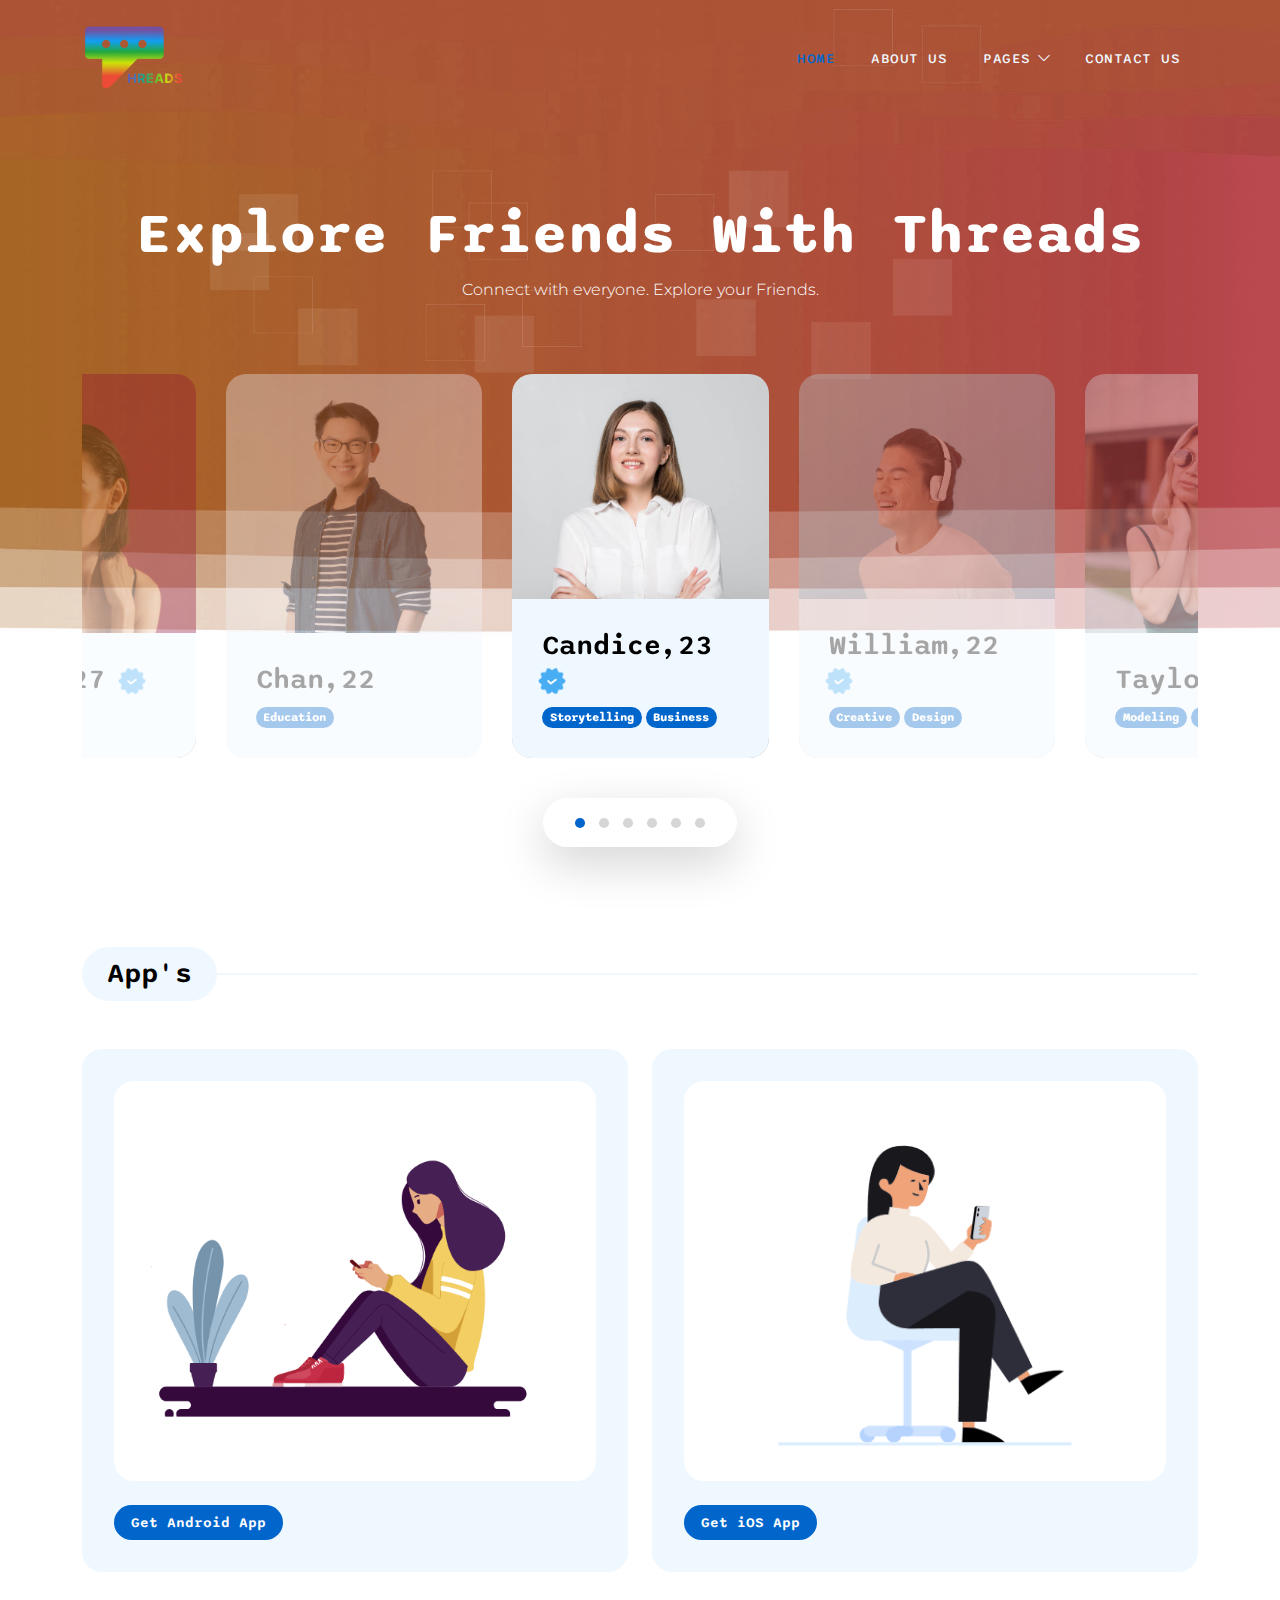
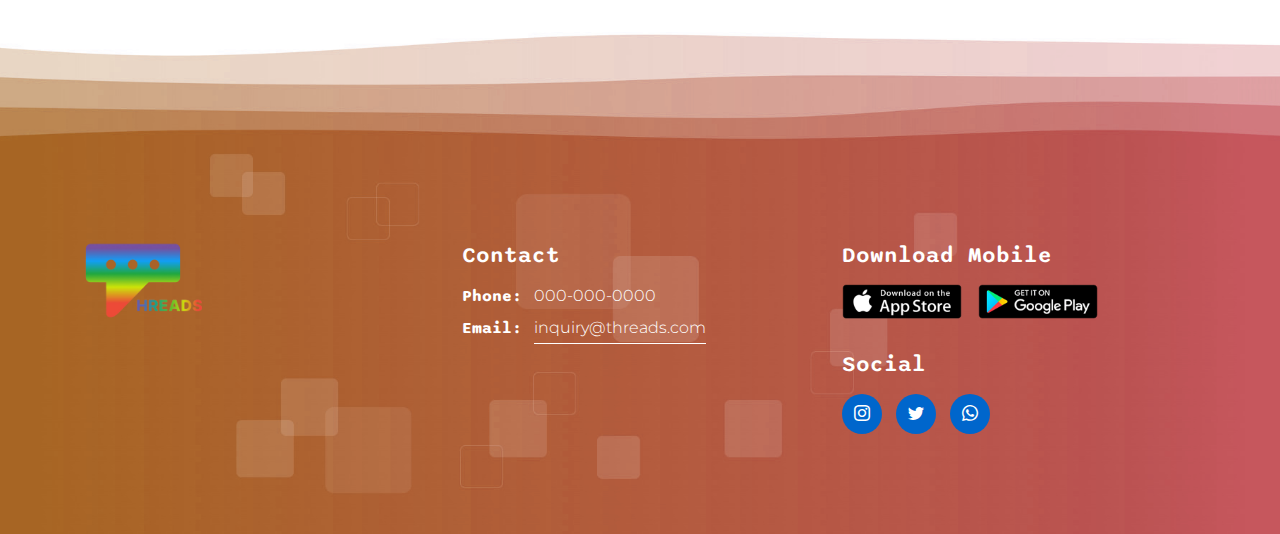
==== commit b8f751dd: "Update index.html" ====
--- a/index.html
+++ b/index.html
@@ -327,7 +327,7 @@
 
                     <p>
                         <strong class="d-inline me-2">Email:</strong>
-                        <a href="#">inquiry@treads.com</a>
+                        <a href="#">inquiry@threads.com</a>
                     </p>
                 </div>
 
@@ -377,4 +377,4 @@
 
 </body>
 
-</html>+</html>
